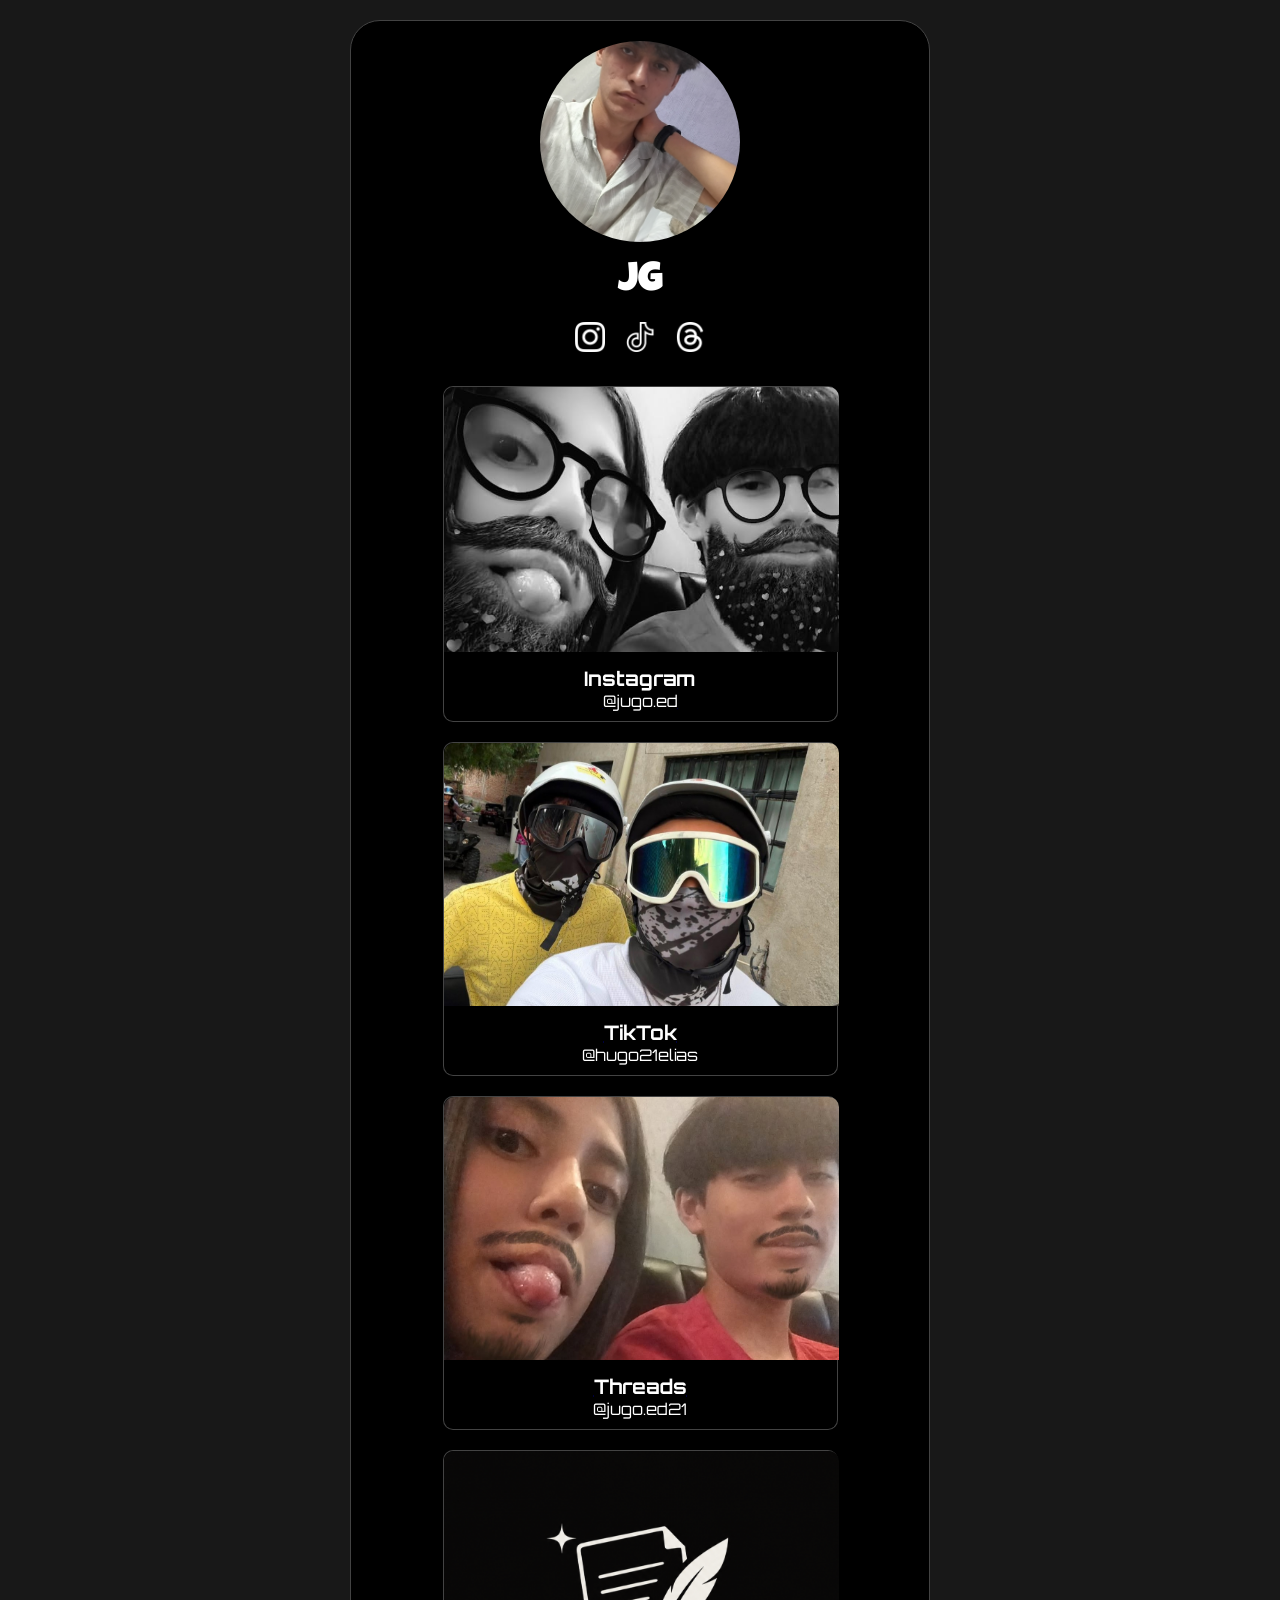
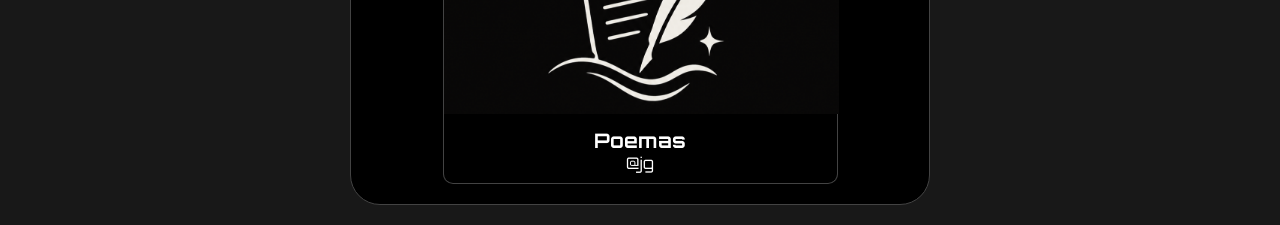
==== index.html @ 31bf0e23 "11:56am" ====
<!DOCTYPE html>
<html lang="es">
<head>
    <meta charset="UTF-8">
    <meta name="viewport" content="width=device-width, initial-scale=1.0">
    <link rel="stylesheet" href="style.css" as="stylesheet">
    <link rel="icon" href="https://hugoed2106.github.io/jg/images/jg_icon.png" type="image/x-icon">
    <title>JG</title>

    <link rel="preconnect" href="https://fonts.googleapis.com">
    <link rel="preconnect" href="https://fonts.gstatic.com" crossorigin>
    <link href="https://fonts.googleapis.com/css2?family=Luckiest+Guy&display=swap" rel="stylesheet">
    <link href="https://fonts.googleapis.com/css2?family=Orbitron:wght@400;500;600;700;800;900&display=swap" rel="stylesheet">
</head>
<body>
    <section class="jg-desk">
        <section class="profile">
            <img src="images/jg.png" alt="Foto de perfil" width="200">
            <h1>JG</h1>
        </section>
        <section class="redes">
            <a href="https://www.instagram.com/jugo.ed/" target="_blank">
                <img src="images/instagram.png" alt="Instagram" width="30" class="redes_images">
            </a>
            <a href="https://www.tiktok.com/@hugo21elias" target="_blank">
                <img src="images/tiktok.png" alt="TikTok" width="30" class="redes_images">
            </a>
            <a href="https://www.threads.com/jugo.ed21/" target="_blank">
                <img src="images/threads.png" alt="Threads" width="30" class="redes_images">
            </a>
        </section>
        <section class="links"> 
            <a href="https://www.instagram.com/jugo.ed/" target="_blank">
                <div class="image">
                    <img src="images/instagram_preview.png" alt="Instagram">
                </div>
                <div class="text">
                    <p class="red">Instagram</p>
                    <p class="user">@jugo.ed</p>
                </div>
            </a>
            <a href="https://www.tiktok.com/@hugo21elias" target="_blank">
                <div class="image">
                    <img src="images/tiktok_preview.png" alt="TikTok">
                </div>
                <div class="text">
                    <p class="red">TikTok</p>
                    <p class="user">@hugo21elias</p>
                </div>
            </a>
            <a href="https://www.threads.com/jugo.ed21/" target="_blank">
                <div class="image">
                    <img src="images/threads_preview.png" alt="Threads">
                </div>
                <div class="text">
                    <p class="red">Threads</p>
                    <p class="user">@jugo.ed21</p>
                </div>
            </a>
            <a href="https://hugoed2106.github.io/poemas/" target="_blank">
                <div class="image">
                    <img src="images/poemas_preview.png" alt="Poemas">
                </div>
                <div class="text">
                    <p class="red">Poemas</p>
                    <p class="user">@jg</p>
                </div>
            </a>
        </section>
    </section>
    <section class="jg-mobile">
        <section class="profile">
            <img src="images/jg.png" alt="Foto de perfil" width="200">
            <h1>JG</h1>
        </section>
        <section class="redes">
            <a href="https://www.instagram.com/jugo.ed/" target="_blank">
                <img src="images/instagram.png" alt="Instagram" width="30" class="redes_images">
            </a>
            <a href="https://www.tiktok.com/@hugo21elias" target="_blank">
                <img src="images/tiktok.png" alt="TikTok" width="30" class="redes_images">
            </a>
            <a href="https://www.threads.com/jugo.ed21/" target="_blank">
                <img src="images/threads.png" alt="Threads" width="30" class="redes_images">
            </a>
        </section>
        <section class="links"> 
            <a href="https://www.instagram.com/jugo.ed/" target="_blank">
                <div class="image">
                    <img src="images/instagram_preview.png" alt="Instagram">
                </div>
                <div class="text">
                    <p class="red">Instagram</p>
                    <p class="user">@jugo.ed</p>
                </div>
            </a>
            <a href="https://www.tiktok.com/@hugo21elias" target="_blank">
                <div class="image">
                    <img src="images/tiktok_preview.png" alt="TikTok">
                </div>
                <div class="text">
                    <p class="red">TikTok</p>
                    <p class="user">@hugo21elias</p>
                </div>
            </a>
            <a href="https://www.threads.com/jugo.ed21/" target="_blank">
                <div class="image">
                    <img src="images/threads_preview.png" alt="Threads">
                </div>
                <div class="text">
                    <p class="red">Threads</p>
                    <p class="user">@jugo.ed21</p>
                </div>
            </a>
            <a href="https://hugoed2106.github.io/poemas/" target="_blank">
                <div class="image">
                    <img src="images/poemas_preview.png" alt="Poemas">
                </div>
                <div class="text">
                    <p class="red">Poemas</p>
                    <p class="user">@jg</p>
                </div>
            </a>
        </section>
    </section>
</body>
</html>
---- style.css ----
*, *::before, *::after {
    box-sizing: border-box;
}

html, body {
    max-width: 100%;
    overflow-x: hidden;
}

body {
    margin: 20px 0;
    padding: 0;
    font-family: Arial, sans-serif;
    background-color: #181818;
    display: flex;
    justify-content: center;
}

.jg-desk {
    background-color: #000;
    padding: 0px 0px 20px 0px;
    width: 100%;
    max-width: 580px;
    border-radius: 30px;
    display: flex;
    flex-direction: column;
    align-items: center;
    border: 1px solid #434343;
}

.jg-mobile {
    display: none;
}

.profile {
    margin-top: 20px;
    display: flex;
    flex-direction: column;
    align-items: center;
    gap: 10px;
}

.profile img {
    border-radius: 50%;
    margin-bottom: 10px;
}

.profile h1 {
    color: #fff;
    font-family: 'Luckiest Guy', sans-serif;
    font-size: 40px;
    font-weight: normal;
    margin: 0;
}

.redes {
    display: flex;
    justify-content: center;
    gap: 20px;
    margin-top: 20px;
    margin-bottom: 20px;
}

.redes_images {
    filter: invert(100%);
}

.links {
    display: flex;
    flex-direction: column;
    align-items: center;
    gap: 10px;
    width: 100%;
    padding: 0 20px;
    text-decoration: none;
}

.links a {
    display: flex;
    flex-direction: column;
    align-items: center;
    gap: 0px;
    border-bottom-left-radius: 10px;
    border-bottom-right-radius: 10px;
}

.links a .image {
    width: 395px;
    margin-top: 10px;
    border-top-left-radius: 10px;
    border-top-right-radius: 10px;
    border-top: 1px solid #434343;
    border-left: 1px solid #434343;
    border-right: 1px solid #434343;
}

.links a .image img {
    width: 395px;
    border-top-left-radius: 10px;
    border-top-right-radius: 10px;
}

.links a .text {
    font-family: 'Orbitron', sans-serif;
    width: 395px;
    display: flex;
    flex-direction: column;
    align-items: center;
    padding: 10px 0;
    border-bottom: 1px solid #434343;
    border-left: 1px solid #434343;
    border-right: 1px solid #434343;
    border-bottom-left-radius: 10px;
    border-bottom-right-radius: 10px;
    text-decoration: none;
}

.red {
    color: #fff;
    font-size: 20px;
    font-weight: bold;
    text-decoration: underline #000;
    margin: 0;
}
.user {
    color: #fff;
    font-size: 16px;
    text-decoration: underline #000;
    margin: 0;
}

@media (max-width: 450px) {
    body {
        margin: 0;
        padding: 0;
    }
    .jg-desk {
        display: none;
    }
    .jg-mobile {
        display: flex;
        background-color: #000;
        padding: 0px 0px 20px 0px;
        width: 100%;
        display: flex;
        flex-direction: column;
        align-items: center;
        border: none;
    }
    .links a .image {
        width: 85%;
    }
    .links a .image img {
        width: 100%;
    }
    .links a .text {
        width: 85%;
    }
}
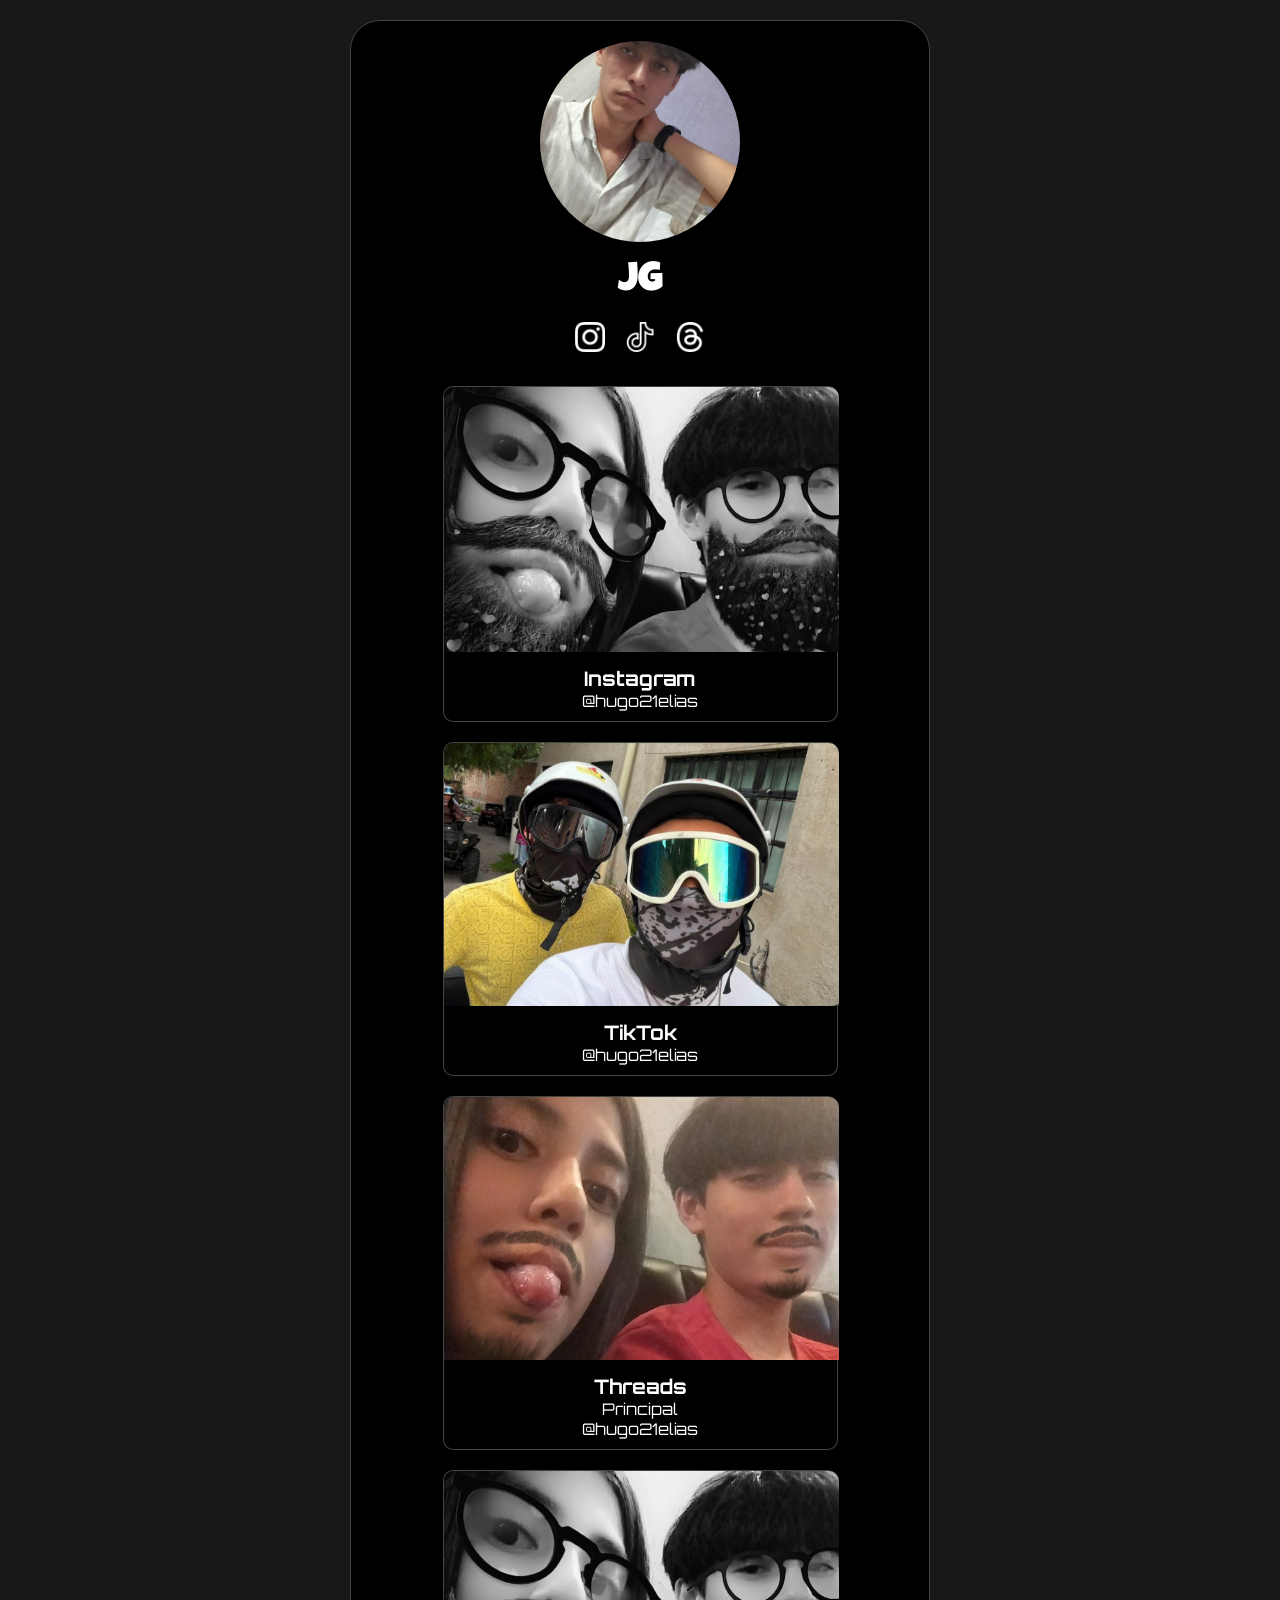
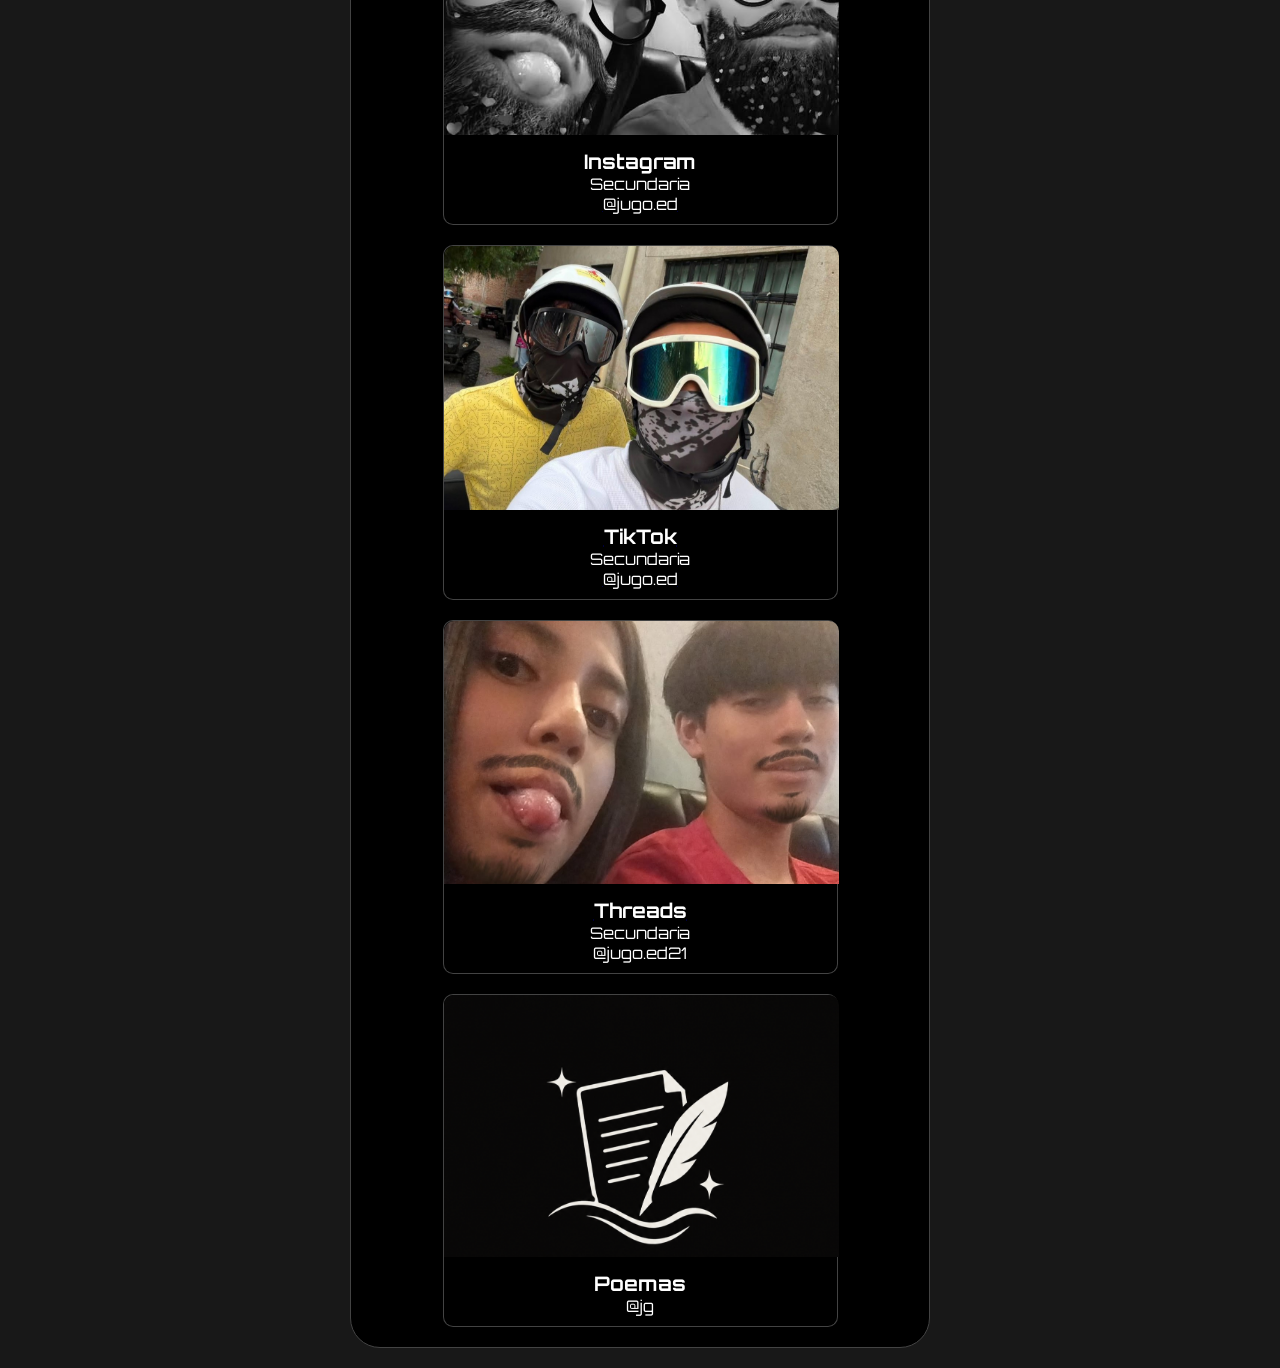
==== commit 4581ba5a: "12:24pm" ====
--- a/index.html
+++ b/index.html
@@ -19,24 +19,24 @@
             <h1>JG</h1>
         </section>
         <section class="redes">
-            <a href="https://www.instagram.com/jugo.ed/" target="_blank">
+            <a href="https://www.instagram.com/hugo21elias/" target="_blank">
                 <img src="images/instagram.png" alt="Instagram" width="30" class="redes_images">
             </a>
             <a href="https://www.tiktok.com/@hugo21elias" target="_blank">
                 <img src="images/tiktok.png" alt="TikTok" width="30" class="redes_images">
             </a>
-            <a href="https://www.threads.com/jugo.ed21/" target="_blank">
+            <a href="https://www.threads.com/hugo21elias/" target="_blank">
                 <img src="images/threads.png" alt="Threads" width="30" class="redes_images">
             </a>
         </section>
         <section class="links"> 
-            <a href="https://www.instagram.com/jugo.ed/" target="_blank">
+            <a href="https://www.instagram.com/hugo21elias/" target="_blank">
                 <div class="image">
                     <img src="images/instagram_preview.png" alt="Instagram">
                 </div>
                 <div class="text">
                     <p class="red">Instagram</p>
-                    <p class="user">@jugo.ed</p>
+                    <p class="user">@hugo21elias</p>
                 </div>
             </a>
             <a href="https://www.tiktok.com/@hugo21elias" target="_blank">
@@ -48,12 +48,43 @@
                     <p class="user">@hugo21elias</p>
                 </div>
             </a>
+            <a href="https://www.threads.com/hugo21elias/" target="_blank">
+                <div class="image">
+                    <img src="images/threads_preview.png" alt="Threads">
+                </div>
+                <div class="text">
+                    <p class="red">Threads</p>
+                    <p class="user">Principal</p>
+                    <p class="user">@hugo21elias</p>
+                </div>
+            </a>
+            <a href="https://www.instagram.com/jugo.ed/" target="_blank">
+                <div class="image">
+                    <img src="images/instagram_preview.png" alt="Instagram">
+                </div>
+                <div class="text">
+                    <p class="red">Instagram</p>
+                    <p class="user">Secundaria</p>
+                    <p class="user">@jugo.ed</p>
+                </div>
+            </a>
+            <a href="https://www.tiktok.com/@jugo.ed" target="_blank">
+                <div class="image">
+                    <img src="images/tiktok_preview.png" alt="TikTok">
+                </div>
+                <div class="text">
+                    <p class="red">TikTok</p>
+                    <p class="user">Secundaria</p>
+                    <p class="user">@jugo.ed</p>
+                </div>
+            </a>
             <a href="https://www.threads.com/jugo.ed21/" target="_blank">
                 <div class="image">
                     <img src="images/threads_preview.png" alt="Threads">
                 </div>
                 <div class="text">
                     <p class="red">Threads</p>
+                    <p class="user">Secundaria</p>
                     <p class="user">@jugo.ed21</p>
                 </div>
             </a>
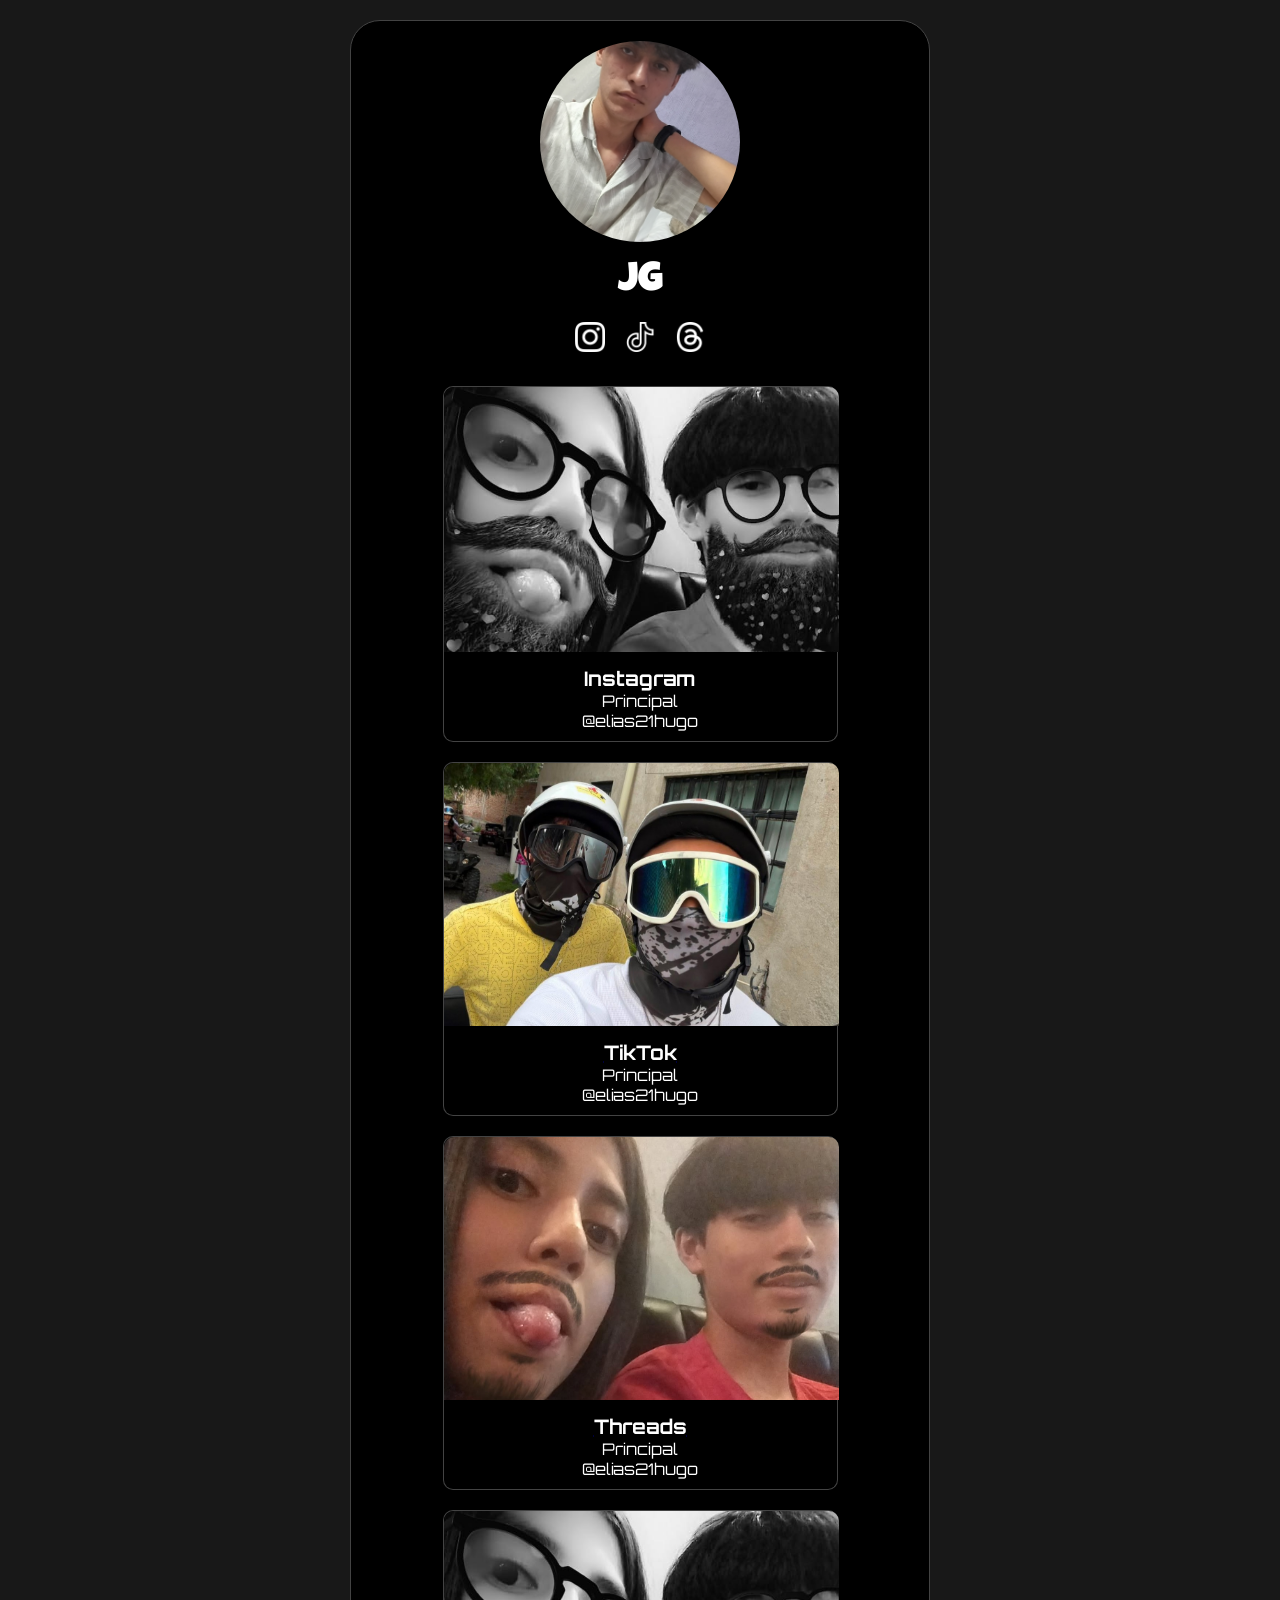
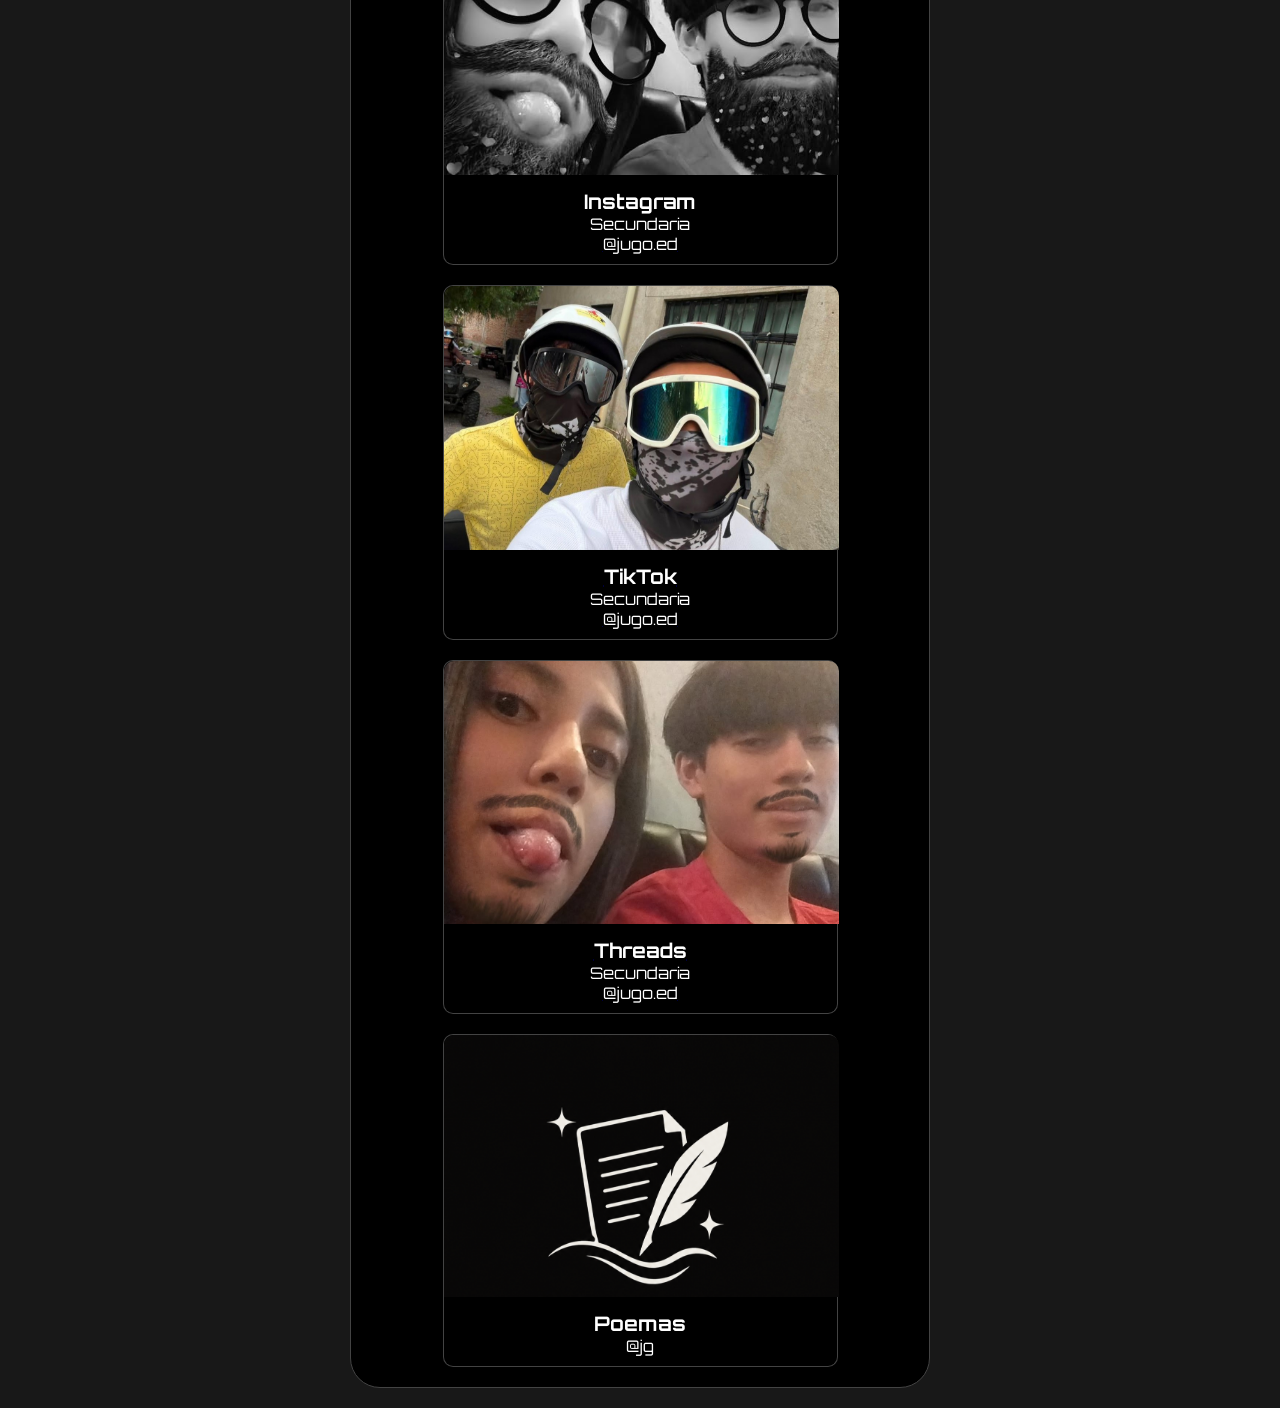
==== commit a77666c7: "12:39pm" ====
--- a/index.html
+++ b/index.html
@@ -19,43 +19,45 @@
             <h1>JG</h1>
         </section>
         <section class="redes">
-            <a href="https://www.instagram.com/hugo21elias/" target="_blank">
+            <a href="https://www.instagram.com/elias21hugo/" target="_blank">
                 <img src="images/instagram.png" alt="Instagram" width="30" class="redes_images">
             </a>
-            <a href="https://www.tiktok.com/@hugo21elias" target="_blank">
+            <a href="https://www.tiktok.com/@elias21hugo" target="_blank">
                 <img src="images/tiktok.png" alt="TikTok" width="30" class="redes_images">
             </a>
-            <a href="https://www.threads.com/hugo21elias/" target="_blank">
+            <a href="https://www.threads.com/elias21hugo/" target="_blank">
                 <img src="images/threads.png" alt="Threads" width="30" class="redes_images">
             </a>
         </section>
         <section class="links"> 
-            <a href="https://www.instagram.com/hugo21elias/" target="_blank">
+            <a href="https://www.instagram.com/elias21hugo/" target="_blank">
                 <div class="image">
                     <img src="images/instagram_preview.png" alt="Instagram">
                 </div>
                 <div class="text">
                     <p class="red">Instagram</p>
-                    <p class="user">@hugo21elias</p>
+                    <p class="user">Principal</p>
+                    <p class="user">@elias21hugo</p>
                 </div>
             </a>
-            <a href="https://www.tiktok.com/@hugo21elias" target="_blank">
+            <a href="https://www.tiktok.com/@elias21hugo" target="_blank">
                 <div class="image">
                     <img src="images/tiktok_preview.png" alt="TikTok">
                 </div>
                 <div class="text">
                     <p class="red">TikTok</p>
-                    <p class="user">@hugo21elias</p>
+                    <p class="user">Principal</p>
+                    <p class="user">@elias21hugo</p>
                 </div>
             </a>
-            <a href="https://www.threads.com/hugo21elias/" target="_blank">
+            <a href="https://www.threads.com/elias21hugo/" target="_blank">
                 <div class="image">
                     <img src="images/threads_preview.png" alt="Threads">
                 </div>
                 <div class="text">
                     <p class="red">Threads</p>
                     <p class="user">Principal</p>
-                    <p class="user">@hugo21elias</p>
+                    <p class="user">@elias21hugo</p>
                 </div>
             </a>
             <a href="https://www.instagram.com/jugo.ed/" target="_blank">
@@ -78,14 +80,14 @@
                     <p class="user">@jugo.ed</p>
                 </div>
             </a>
-            <a href="https://www.threads.com/jugo.ed21/" target="_blank">
+            <a href="https://www.threads.com/jugo.ed/" target="_blank">
                 <div class="image">
                     <img src="images/threads_preview.png" alt="Threads">
                 </div>
                 <div class="text">
                     <p class="red">Threads</p>
                     <p class="user">Secundaria</p>
-                    <p class="user">@jugo.ed21</p>
+                    <p class="user">@jugo.ed</p>
                 </div>
             </a>
             <a href="https://hugoed2106.github.io/poemas/" target="_blank">
@@ -105,42 +107,75 @@
             <h1>JG</h1>
         </section>
         <section class="redes">
-            <a href="https://www.instagram.com/jugo.ed/" target="_blank">
+            <a href="https://www.instagram.com/elias21hugo/" target="_blank">
                 <img src="images/instagram.png" alt="Instagram" width="30" class="redes_images">
             </a>
-            <a href="https://www.tiktok.com/@hugo21elias" target="_blank">
+            <a href="https://www.tiktok.com/@elias21hugo" target="_blank">
                 <img src="images/tiktok.png" alt="TikTok" width="30" class="redes_images">
             </a>
-            <a href="https://www.threads.com/jugo.ed21/" target="_blank">
+            <a href="https://www.threads.com/elias21hugo/" target="_blank">
                 <img src="images/threads.png" alt="Threads" width="30" class="redes_images">
             </a>
         </section>
         <section class="links"> 
+            <a href="https://www.instagram.com/elias21hugo/" target="_blank">
+                <div class="image">
+                    <img src="images/instagram_preview.png" alt="Instagram">
+                </div>
+                <div class="text">
+                    <p class="red">Instagram</p>
+                    <p class="user">Principal</p>
+                    <p class="user">@elias21hugo</p>
+                </div>
+            </a>
+            <a href="https://www.tiktok.com/@elias21hugo" target="_blank">
+                <div class="image">
+                    <img src="images/tiktok_preview.png" alt="TikTok">
+                </div>
+                <div class="text">
+                    <p class="red">TikTok</p>
+                    <p class="user">Principal</p>
+                    <p class="user">@elias21hugo</p>
+                </div>
+            </a>
+            <a href="https://www.threads.com/elias21hugo/" target="_blank">
+                <div class="image">
+                    <img src="images/threads_preview.png" alt="Threads">
+                </div>
+                <div class="text">
+                    <p class="red">Threads</p>
+                    <p class="user">Principal</p>
+                    <p class="user">@elias21hugo</p>
+                </div>
+            </a>
             <a href="https://www.instagram.com/jugo.ed/" target="_blank">
                 <div class="image">
                     <img src="images/instagram_preview.png" alt="Instagram">
                 </div>
                 <div class="text">
                     <p class="red">Instagram</p>
+                    <p class="user">Secundaria</p>
                     <p class="user">@jugo.ed</p>
                 </div>
             </a>
-            <a href="https://www.tiktok.com/@hugo21elias" target="_blank">
+            <a href="https://www.tiktok.com/@jugo.ed" target="_blank">
                 <div class="image">
                     <img src="images/tiktok_preview.png" alt="TikTok">
                 </div>
                 <div class="text">
                     <p class="red">TikTok</p>
-                    <p class="user">@hugo21elias</p>
+                    <p class="user">Secundaria</p>
+                    <p class="user">@jugo.ed</p>
                 </div>
             </a>
-            <a href="https://www.threads.com/jugo.ed21/" target="_blank">
+            <a href="https://www.threads.com/jugo.ed/" target="_blank">
                 <div class="image">
                     <img src="images/threads_preview.png" alt="Threads">
                 </div>
                 <div class="text">
                     <p class="red">Threads</p>
-                    <p class="user">@jugo.ed21</p>
+                    <p class="user">Secundaria</p>
+                    <p class="user">@jugo.ed</p>
                 </div>
             </a>
             <a href="https://hugoed2106.github.io/poemas/" target="_blank">
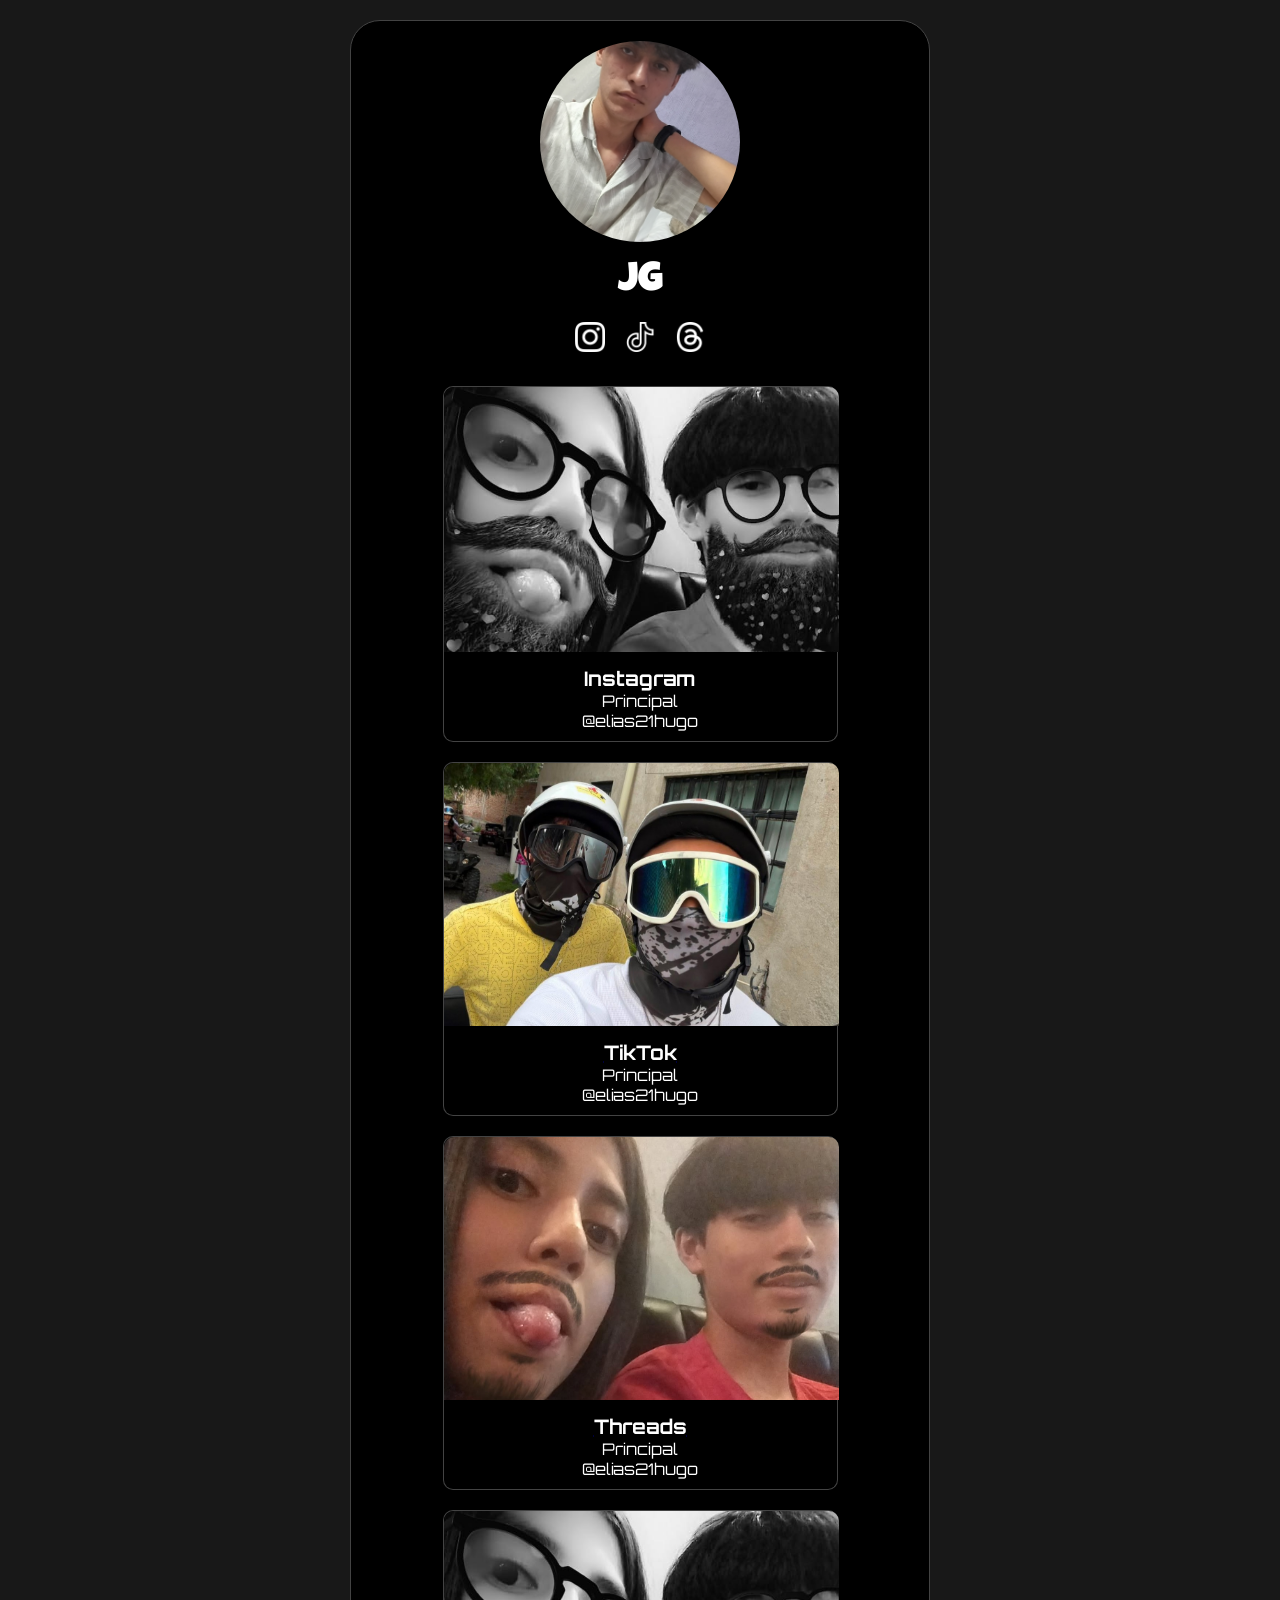
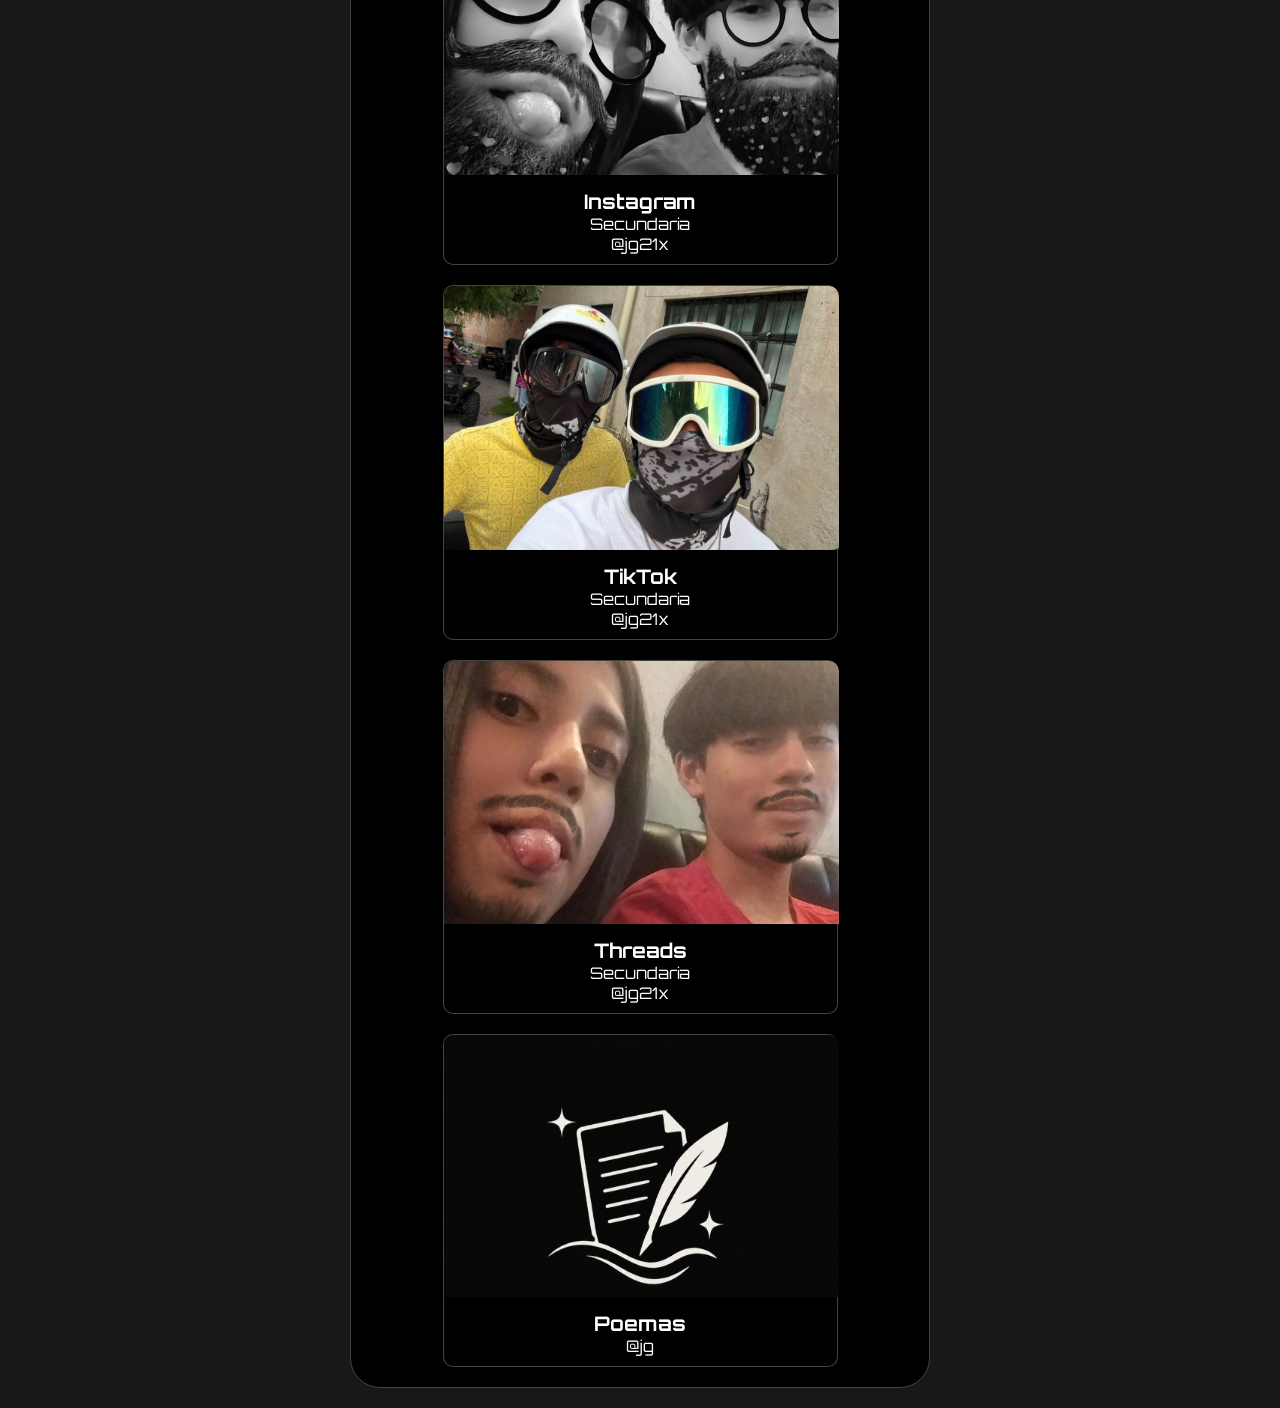
==== commit 56f12a98: "12:50pm" ====
--- a/index.html
+++ b/index.html
@@ -60,34 +60,34 @@
                     <p class="user">@elias21hugo</p>
                 </div>
             </a>
-            <a href="https://www.instagram.com/jugo.ed/" target="_blank">
+            <a href="https://www.instagram.com/jg21x/" target="_blank">
                 <div class="image">
                     <img src="images/instagram_preview.png" alt="Instagram">
                 </div>
                 <div class="text">
                     <p class="red">Instagram</p>
                     <p class="user">Secundaria</p>
-                    <p class="user">@jugo.ed</p>
+                    <p class="user">@jg21x</p>
                 </div>
             </a>
-            <a href="https://www.tiktok.com/@jugo.ed" target="_blank">
+            <a href="https://www.tiktok.com/@jg21x" target="_blank">
                 <div class="image">
                     <img src="images/tiktok_preview.png" alt="TikTok">
                 </div>
                 <div class="text">
                     <p class="red">TikTok</p>
                     <p class="user">Secundaria</p>
-                    <p class="user">@jugo.ed</p>
+                    <p class="user">@jg21x</p>
                 </div>
             </a>
-            <a href="https://www.threads.com/jugo.ed/" target="_blank">
+            <a href="https://www.threads.com/jg21x/" target="_blank">
                 <div class="image">
                     <img src="images/threads_preview.png" alt="Threads">
                 </div>
                 <div class="text">
                     <p class="red">Threads</p>
                     <p class="user">Secundaria</p>
-                    <p class="user">@jugo.ed</p>
+                    <p class="user">@jg21x</p>
                 </div>
             </a>
             <a href="https://hugoed2106.github.io/poemas/" target="_blank">
@@ -148,34 +148,34 @@
                     <p class="user">@elias21hugo</p>
                 </div>
             </a>
-            <a href="https://www.instagram.com/jugo.ed/" target="_blank">
+            <a href="https://www.instagram.com/jg21x/" target="_blank">
                 <div class="image">
                     <img src="images/instagram_preview.png" alt="Instagram">
                 </div>
                 <div class="text">
                     <p class="red">Instagram</p>
                     <p class="user">Secundaria</p>
-                    <p class="user">@jugo.ed</p>
+                    <p class="user">@jg21x</p>
                 </div>
             </a>
-            <a href="https://www.tiktok.com/@jugo.ed" target="_blank">
+            <a href="https://www.tiktok.com/@jg21x" target="_blank">
                 <div class="image">
                     <img src="images/tiktok_preview.png" alt="TikTok">
                 </div>
                 <div class="text">
                     <p class="red">TikTok</p>
                     <p class="user">Secundaria</p>
-                    <p class="user">@jugo.ed</p>
+                    <p class="user">@jg21x</p>
                 </div>
             </a>
-            <a href="https://www.threads.com/jugo.ed/" target="_blank">
+            <a href="https://www.threads.com/jg21x/" target="_blank">
                 <div class="image">
                     <img src="images/threads_preview.png" alt="Threads">
                 </div>
                 <div class="text">
                     <p class="red">Threads</p>
                     <p class="user">Secundaria</p>
-                    <p class="user">@jugo.ed</p>
+                    <p class="user">@jg21x</p>
                 </div>
             </a>
             <a href="https://hugoed2106.github.io/poemas/" target="_blank">
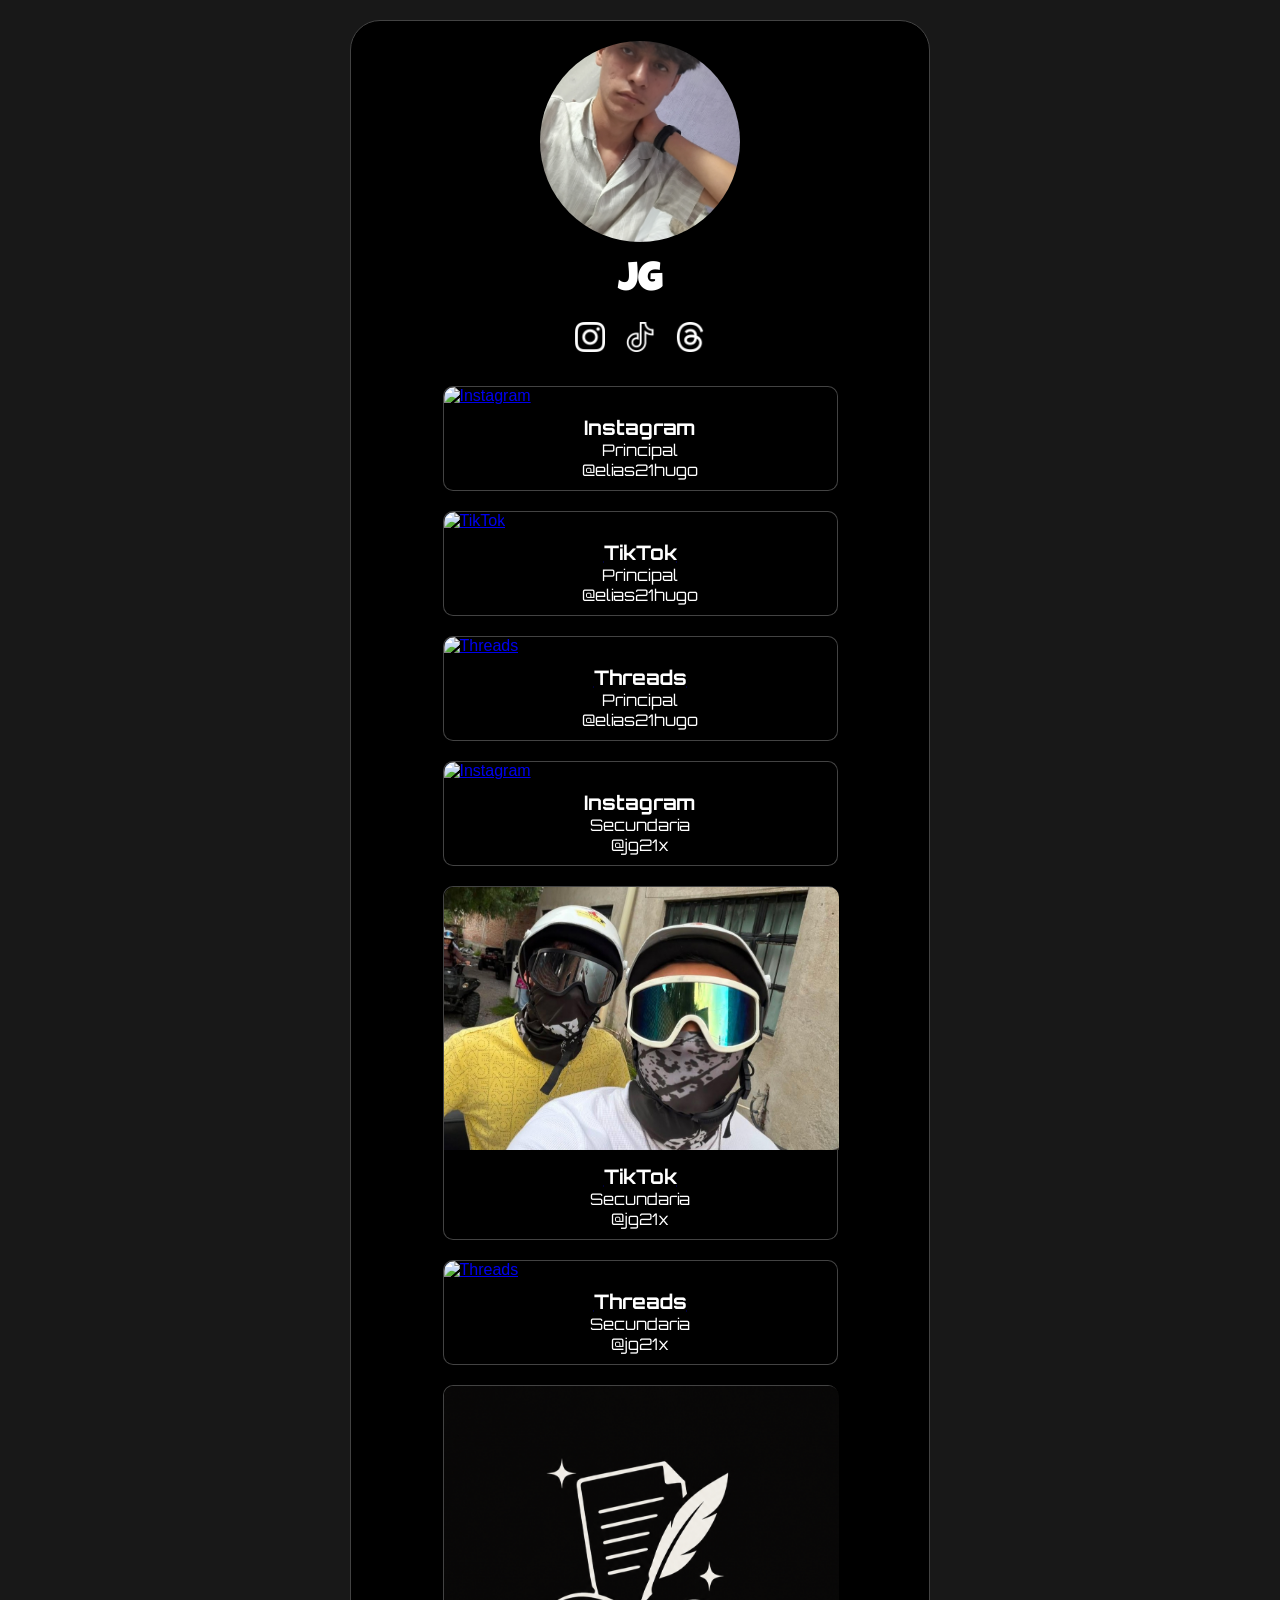
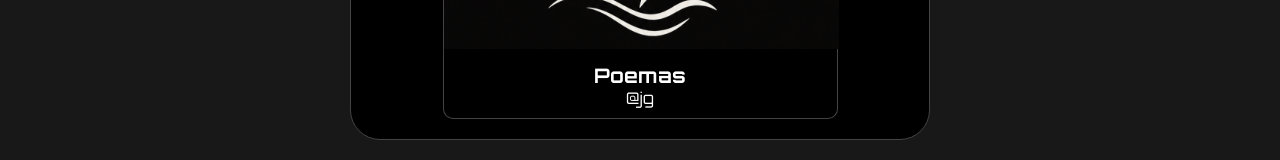
==== commit 30d59dae: "12:54pm" ====
--- a/index.html
+++ b/index.html
@@ -32,7 +32,7 @@
         <section class="links"> 
             <a href="https://www.instagram.com/elias21hugo/" target="_blank">
                 <div class="image">
-                    <img src="images/instagram_preview.png" alt="Instagram">
+                    <img src="images/instagram_p_preview.png" alt="Instagram">
                 </div>
                 <div class="text">
                     <p class="red">Instagram</p>
@@ -42,7 +42,7 @@
             </a>
             <a href="https://www.tiktok.com/@elias21hugo" target="_blank">
                 <div class="image">
-                    <img src="images/tiktok_preview.png" alt="TikTok">
+                    <img src="images/tiktok_p_preview.png" alt="TikTok">
                 </div>
                 <div class="text">
                     <p class="red">TikTok</p>
@@ -52,7 +52,7 @@
             </a>
             <a href="https://www.threads.com/elias21hugo/" target="_blank">
                 <div class="image">
-                    <img src="images/threads_preview.png" alt="Threads">
+                    <img src="images/threads_p_preview.png" alt="Threads">
                 </div>
                 <div class="text">
                     <p class="red">Threads</p>
@@ -62,7 +62,7 @@
             </a>
             <a href="https://www.instagram.com/jg21x/" target="_blank">
                 <div class="image">
-                    <img src="images/instagram_preview.png" alt="Instagram">
+                    <img src="images/instagram_s_preview.png" alt="Instagram">
                 </div>
                 <div class="text">
                     <p class="red">Instagram</p>
@@ -72,7 +72,7 @@
             </a>
             <a href="https://www.tiktok.com/@jg21x" target="_blank">
                 <div class="image">
-                    <img src="images/tiktok_preview.png" alt="TikTok">
+                    <img src="images/tiktok_s_preview.png" alt="TikTok">
                 </div>
                 <div class="text">
                     <p class="red">TikTok</p>
@@ -82,7 +82,7 @@
             </a>
             <a href="https://www.threads.com/jg21x/" target="_blank">
                 <div class="image">
-                    <img src="images/threads_preview.png" alt="Threads">
+                    <img src="images/threads_s_spreview.png" alt="Threads">
                 </div>
                 <div class="text">
                     <p class="red">Threads</p>
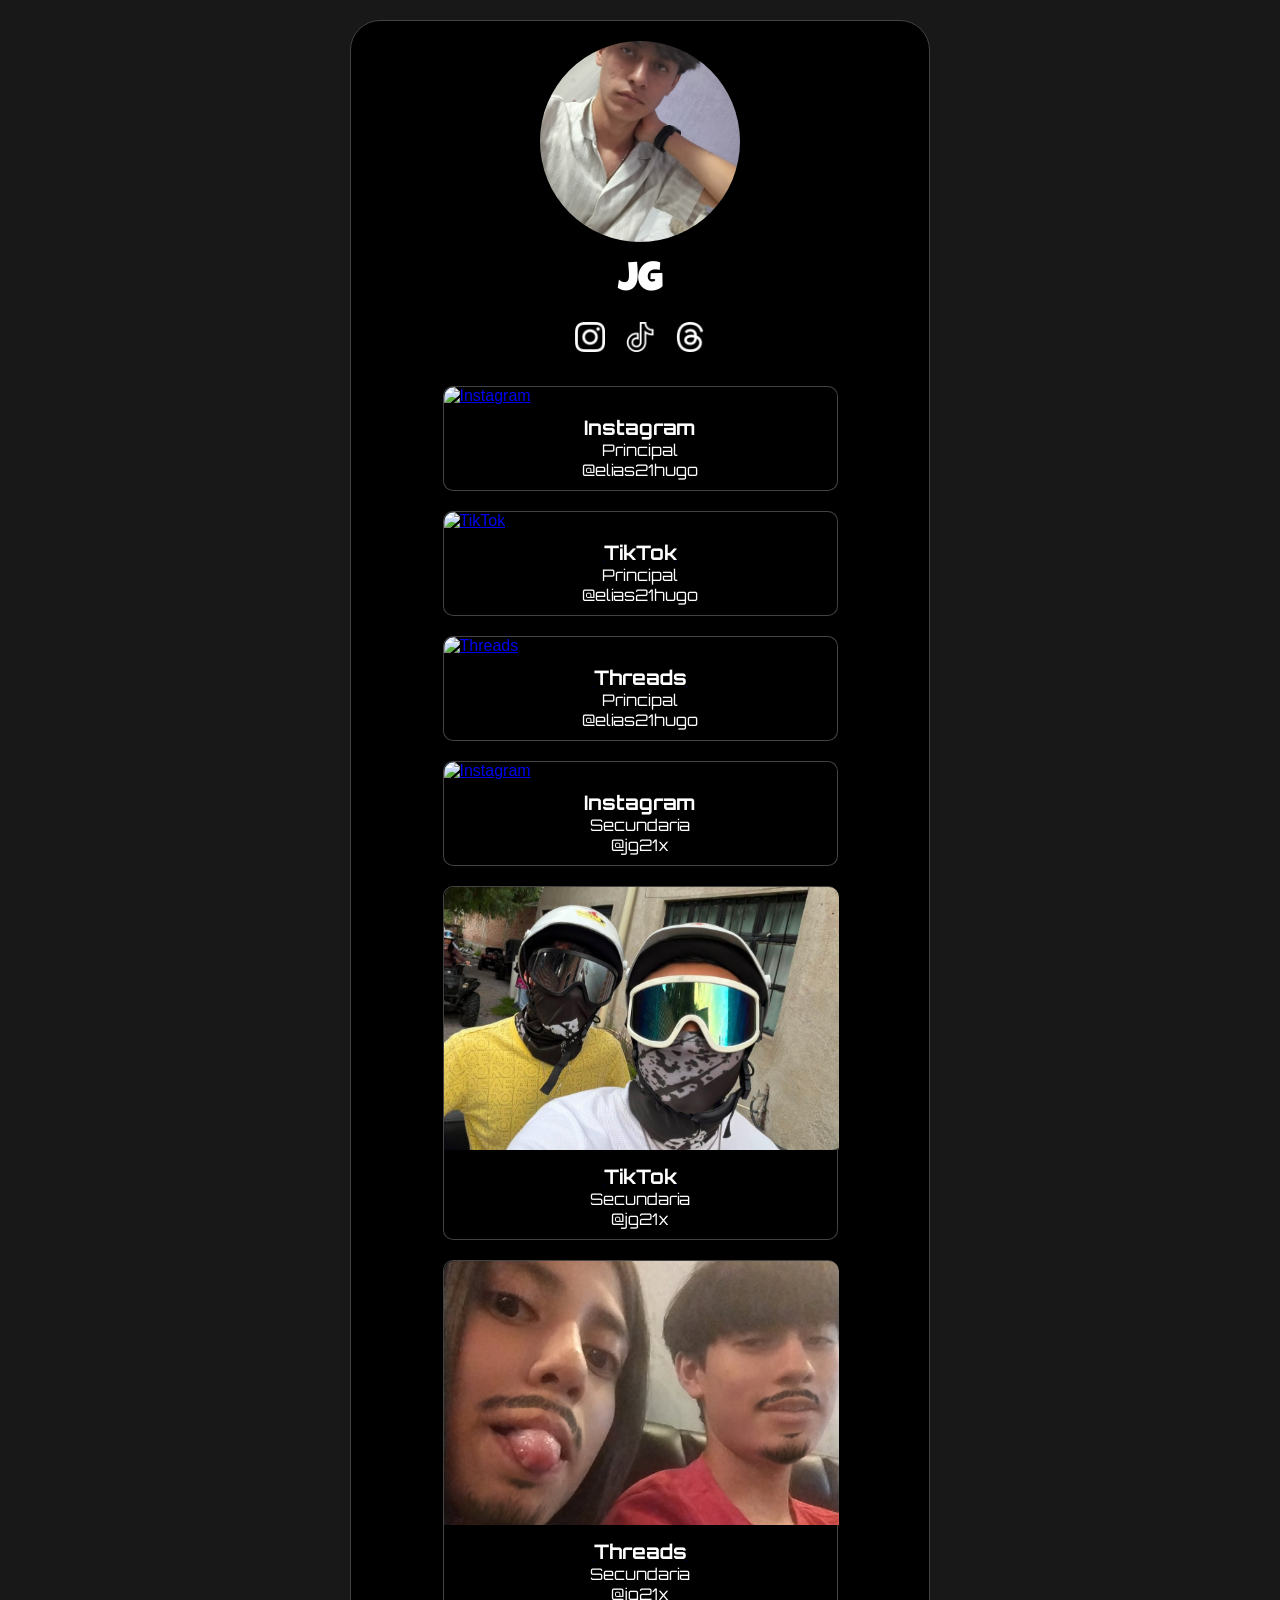
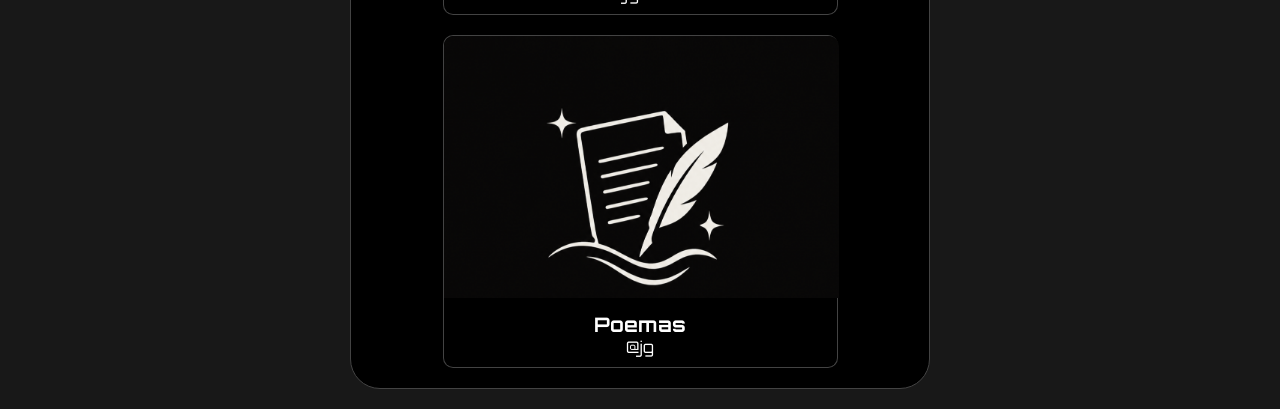
==== commit 4869b240: "1:04pm" ====
--- a/index.html
+++ b/index.html
@@ -32,7 +32,7 @@
         <section class="links"> 
             <a href="https://www.instagram.com/elias21hugo/" target="_blank">
                 <div class="image">
-                    <img src="images/instagram_p_preview.png" alt="Instagram">
+                    <img src="images/instagram_elias21hugo_preview.png" alt="Instagram">
                 </div>
                 <div class="text">
                     <p class="red">Instagram</p>
@@ -42,7 +42,7 @@
             </a>
             <a href="https://www.tiktok.com/@elias21hugo" target="_blank">
                 <div class="image">
-                    <img src="images/tiktok_p_preview.png" alt="TikTok">
+                    <img src="images/tiktok_elias21hugo_preview.png" alt="TikTok">
                 </div>
                 <div class="text">
                     <p class="red">TikTok</p>
@@ -52,7 +52,7 @@
             </a>
             <a href="https://www.threads.com/elias21hugo/" target="_blank">
                 <div class="image">
-                    <img src="images/threads_p_preview.png" alt="Threads">
+                    <img src="images/threads_elias21hugo_preview.png" alt="Threads">
                 </div>
                 <div class="text">
                     <p class="red">Threads</p>
@@ -62,7 +62,7 @@
             </a>
             <a href="https://www.instagram.com/jg21x/" target="_blank">
                 <div class="image">
-                    <img src="images/instagram_s_preview.png" alt="Instagram">
+                    <img src="images/instagram_jg21x_preview.png" alt="Instagram">
                 </div>
                 <div class="text">
                     <p class="red">Instagram</p>
@@ -72,7 +72,7 @@
             </a>
             <a href="https://www.tiktok.com/@jg21x" target="_blank">
                 <div class="image">
-                    <img src="images/tiktok_s_preview.png" alt="TikTok">
+                    <img src="images/tiktok_jg21x_preview.png" alt="TikTok">
                 </div>
                 <div class="text">
                     <p class="red">TikTok</p>
@@ -82,7 +82,7 @@
             </a>
             <a href="https://www.threads.com/jg21x/" target="_blank">
                 <div class="image">
-                    <img src="images/threads_s_spreview.png" alt="Threads">
+                    <img src="images/threads_jg21x_preview.png" alt="Threads">
                 </div>
                 <div class="text">
                     <p class="red">Threads</p>
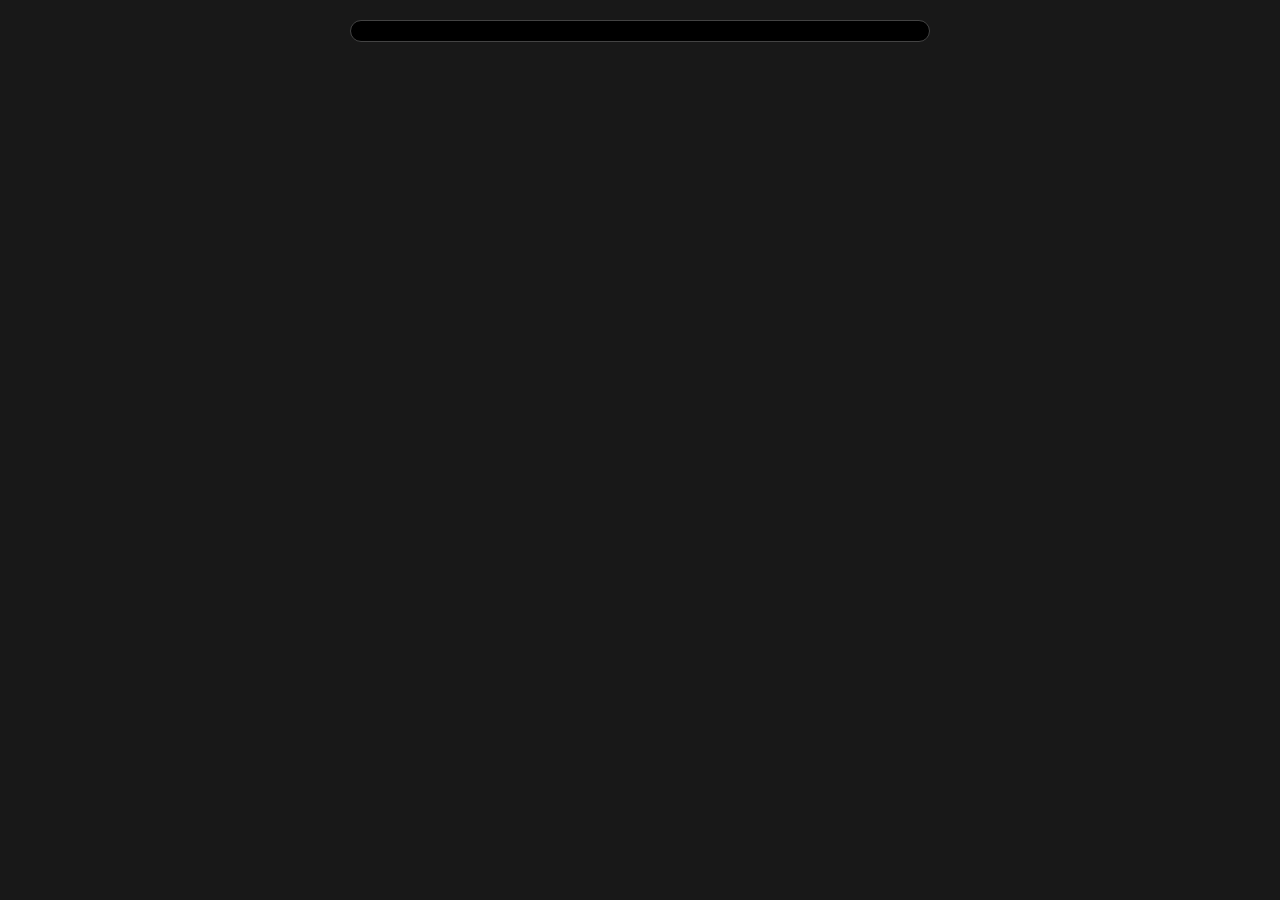
==== commit a077c49a: "1:22pm" ====
--- a/index.html
+++ b/index.html
@@ -4,6 +4,7 @@
     <meta charset="UTF-8">
     <meta name="viewport" content="width=device-width, initial-scale=1.0">
     <link rel="stylesheet" href="style.css" as="stylesheet">
+    <link rel="stylesheet" href="script.js"/>
     <link rel="icon" href="https://hugoed2106.github.io/jg/images/jg_icon.png" type="image/x-icon">
     <title>JG</title>
 
@@ -13,181 +14,9 @@
     <link href="https://fonts.googleapis.com/css2?family=Orbitron:wght@400;500;600;700;800;900&display=swap" rel="stylesheet">
 </head>
 <body>
-    <section class="jg-desk">
-        <section class="profile">
-            <img src="images/jg.png" alt="Foto de perfil" width="200">
-            <h1>JG</h1>
-        </section>
-        <section class="redes">
-            <a href="https://www.instagram.com/elias21hugo/" target="_blank">
-                <img src="images/instagram.png" alt="Instagram" width="30" class="redes_images">
-            </a>
-            <a href="https://www.tiktok.com/@elias21hugo" target="_blank">
-                <img src="images/tiktok.png" alt="TikTok" width="30" class="redes_images">
-            </a>
-            <a href="https://www.threads.com/elias21hugo/" target="_blank">
-                <img src="images/threads.png" alt="Threads" width="30" class="redes_images">
-            </a>
-        </section>
-        <section class="links"> 
-            <a href="https://www.instagram.com/elias21hugo/" target="_blank">
-                <div class="image">
-                    <img src="images/instagram_elias21hugo_preview.png" alt="Instagram">
-                </div>
-                <div class="text">
-                    <p class="red">Instagram</p>
-                    <p class="user">Principal</p>
-                    <p class="user">@elias21hugo</p>
-                </div>
-            </a>
-            <a href="https://www.tiktok.com/@elias21hugo" target="_blank">
-                <div class="image">
-                    <img src="images/tiktok_elias21hugo_preview.png" alt="TikTok">
-                </div>
-                <div class="text">
-                    <p class="red">TikTok</p>
-                    <p class="user">Principal</p>
-                    <p class="user">@elias21hugo</p>
-                </div>
-            </a>
-            <a href="https://www.threads.com/elias21hugo/" target="_blank">
-                <div class="image">
-                    <img src="images/threads_elias21hugo_preview.png" alt="Threads">
-                </div>
-                <div class="text">
-                    <p class="red">Threads</p>
-                    <p class="user">Principal</p>
-                    <p class="user">@elias21hugo</p>
-                </div>
-            </a>
-            <a href="https://www.instagram.com/jg21x/" target="_blank">
-                <div class="image">
-                    <img src="images/instagram_jg21x_preview.png" alt="Instagram">
-                </div>
-                <div class="text">
-                    <p class="red">Instagram</p>
-                    <p class="user">Secundaria</p>
-                    <p class="user">@jg21x</p>
-                </div>
-            </a>
-            <a href="https://www.tiktok.com/@jg21x" target="_blank">
-                <div class="image">
-                    <img src="images/tiktok_jg21x_preview.png" alt="TikTok">
-                </div>
-                <div class="text">
-                    <p class="red">TikTok</p>
-                    <p class="user">Secundaria</p>
-                    <p class="user">@jg21x</p>
-                </div>
-            </a>
-            <a href="https://www.threads.com/jg21x/" target="_blank">
-                <div class="image">
-                    <img src="images/threads_jg21x_preview.png" alt="Threads">
-                </div>
-                <div class="text">
-                    <p class="red">Threads</p>
-                    <p class="user">Secundaria</p>
-                    <p class="user">@jg21x</p>
-                </div>
-            </a>
-            <a href="https://hugoed2106.github.io/poemas/" target="_blank">
-                <div class="image">
-                    <img src="images/poemas_preview.png" alt="Poemas">
-                </div>
-                <div class="text">
-                    <p class="red">Poemas</p>
-                    <p class="user">@jg</p>
-                </div>
-            </a>
-        </section>
+    <section class="jg-desk" id="desk">
     </section>
-    <section class="jg-mobile">
-        <section class="profile">
-            <img src="images/jg.png" alt="Foto de perfil" width="200">
-            <h1>JG</h1>
-        </section>
-        <section class="redes">
-            <a href="https://www.instagram.com/elias21hugo/" target="_blank">
-                <img src="images/instagram.png" alt="Instagram" width="30" class="redes_images">
-            </a>
-            <a href="https://www.tiktok.com/@elias21hugo" target="_blank">
-                <img src="images/tiktok.png" alt="TikTok" width="30" class="redes_images">
-            </a>
-            <a href="https://www.threads.com/elias21hugo/" target="_blank">
-                <img src="images/threads.png" alt="Threads" width="30" class="redes_images">
-            </a>
-        </section>
-        <section class="links"> 
-            <a href="https://www.instagram.com/elias21hugo/" target="_blank">
-                <div class="image">
-                    <img src="images/instagram_preview.png" alt="Instagram">
-                </div>
-                <div class="text">
-                    <p class="red">Instagram</p>
-                    <p class="user">Principal</p>
-                    <p class="user">@elias21hugo</p>
-                </div>
-            </a>
-            <a href="https://www.tiktok.com/@elias21hugo" target="_blank">
-                <div class="image">
-                    <img src="images/tiktok_preview.png" alt="TikTok">
-                </div>
-                <div class="text">
-                    <p class="red">TikTok</p>
-                    <p class="user">Principal</p>
-                    <p class="user">@elias21hugo</p>
-                </div>
-            </a>
-            <a href="https://www.threads.com/elias21hugo/" target="_blank">
-                <div class="image">
-                    <img src="images/threads_preview.png" alt="Threads">
-                </div>
-                <div class="text">
-                    <p class="red">Threads</p>
-                    <p class="user">Principal</p>
-                    <p class="user">@elias21hugo</p>
-                </div>
-            </a>
-            <a href="https://www.instagram.com/jg21x/" target="_blank">
-                <div class="image">
-                    <img src="images/instagram_preview.png" alt="Instagram">
-                </div>
-                <div class="text">
-                    <p class="red">Instagram</p>
-                    <p class="user">Secundaria</p>
-                    <p class="user">@jg21x</p>
-                </div>
-            </a>
-            <a href="https://www.tiktok.com/@jg21x" target="_blank">
-                <div class="image">
-                    <img src="images/tiktok_preview.png" alt="TikTok">
-                </div>
-                <div class="text">
-                    <p class="red">TikTok</p>
-                    <p class="user">Secundaria</p>
-                    <p class="user">@jg21x</p>
-                </div>
-            </a>
-            <a href="https://www.threads.com/jg21x/" target="_blank">
-                <div class="image">
-                    <img src="images/threads_preview.png" alt="Threads">
-                </div>
-                <div class="text">
-                    <p class="red">Threads</p>
-                    <p class="user">Secundaria</p>
-                    <p class="user">@jg21x</p>
-                </div>
-            </a>
-            <a href="https://hugoed2106.github.io/poemas/" target="_blank">
-                <div class="image">
-                    <img src="images/poemas_preview.png" alt="Poemas">
-                </div>
-                <div class="text">
-                    <p class="red">Poemas</p>
-                    <p class="user">@jg</p>
-                </div>
-            </a>
-        </section>
+    <section class="jg-mobile" id="mobile">
     </section>
 </body>
 </html>
